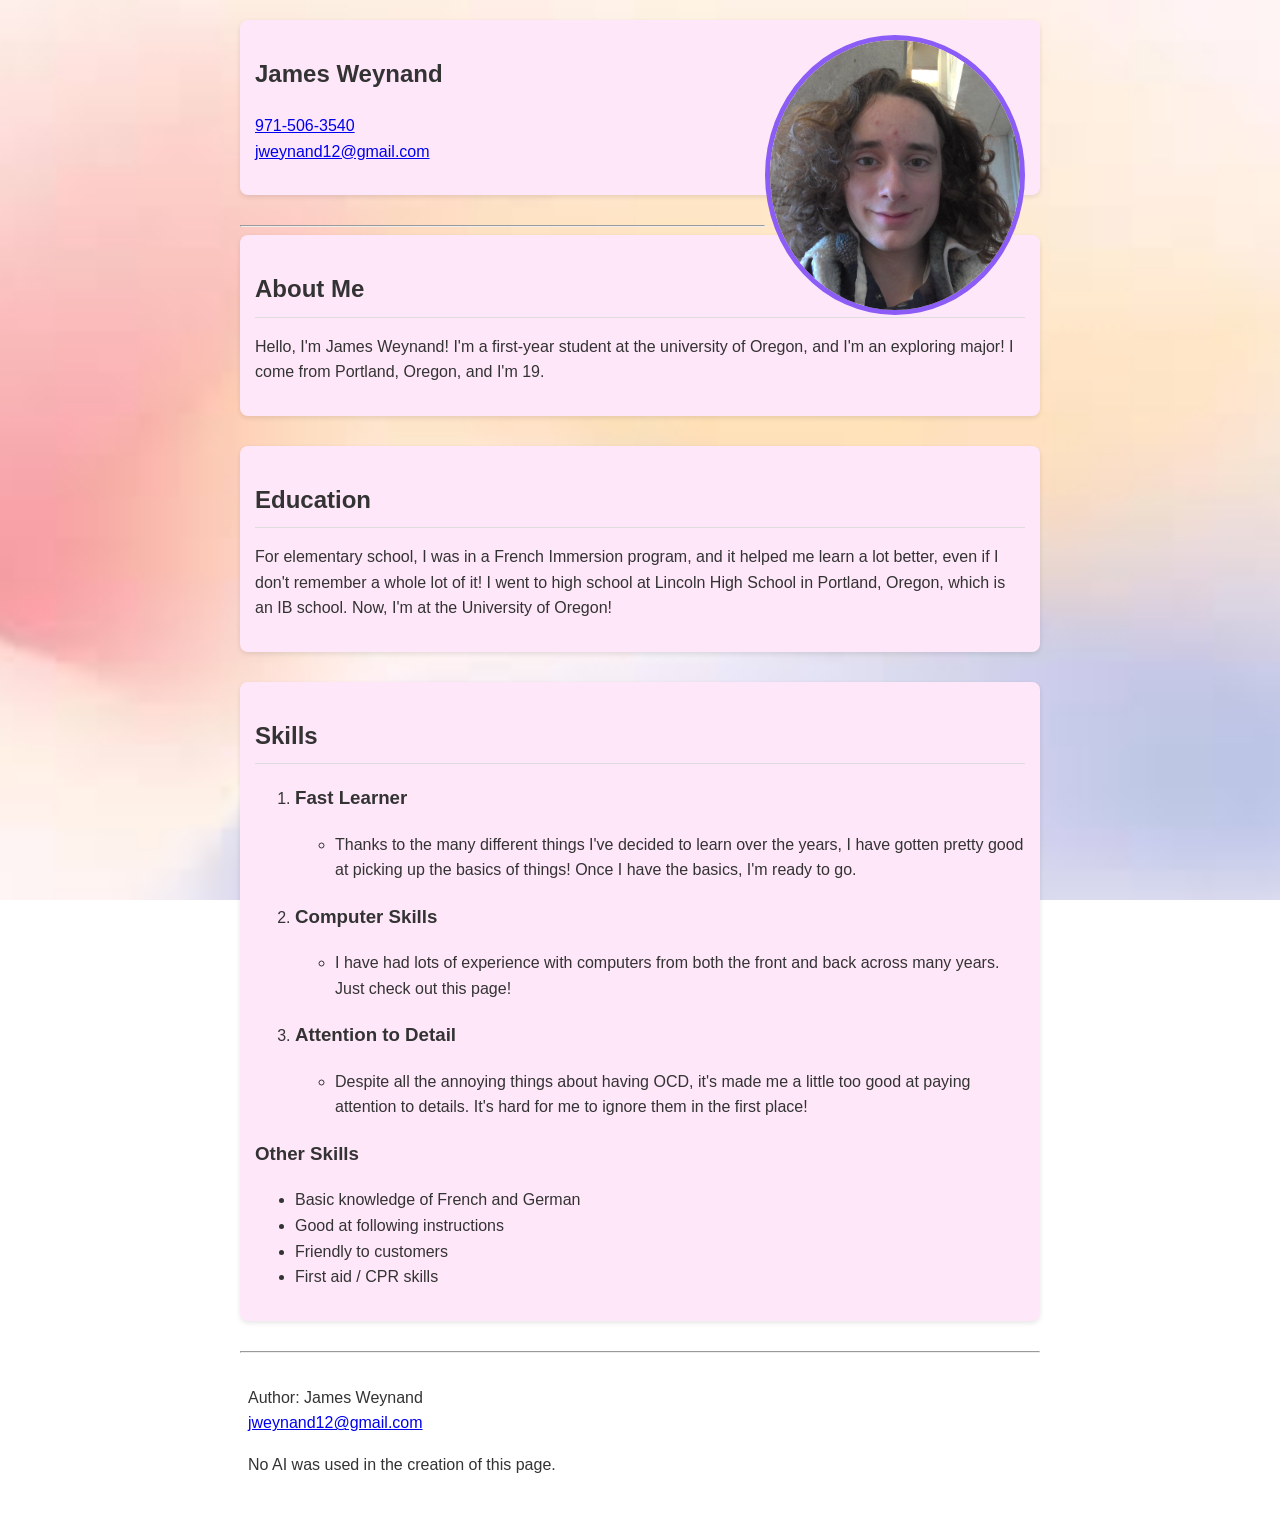
==== index.html @ 4e3ed22a "Add files via upload" ====
<!DOCTYPE html>

<html lang="en">
    <head>
        <meta charset="UTF-8" />
        <meta name="viewport" content="width=device-width, initial-scale=1.0" />
        <title>About Me</title>
        <link rel="stylesheet" href="styles.css">
    </head>
    <body>
        <section>
        <img src = selfportrait.jpg class="profile-pic" alt="James Weynand Picture" width="250.125" height="270">
        <h1>James Weynand</h1>
        <p>
            <a href="tel:9715063540">971-506-3540</a> <br>
            <a href="mailto:jweynand12@gmail.com">jweynand12@gmail.com</a>
        </p>
        </section>
        <hr>

        <section>
            <h2>About Me</h2>
            <p>Hello, I'm James Weynand! I'm a first-year student at the university
                of Oregon, and I'm an exploring major! I come from Portland, Oregon,
                and I'm 19. 
            </p>
        </section>

        <section>
            <h2>Education</h2>
            <p>For elementary school, I was in a French Immersion program, and it helped
                me learn a lot better, even if I don't remember a whole lot of it! I went
                to high school at Lincoln High School in Portland, Oregon, which is an IB
                school. Now, I'm at the University of Oregon!
            </p>
        </section>

        <section>
            <h2>Skills</h2>
            <ol>
            <li><h3>Fast Learner</h3></li>
            <ul><li>Thanks to the many different things I've decided to learn over the years,
                I have gotten pretty good at picking up the basics of things! Once I have
                the basics, I'm ready to go.
            </li></ul>
            <li><h3>Computer Skills</h3></li>
            <ul><li>I have had lots of experience with computers from both the front and back
                across many years. Just check out this page!
            </li></ul>
            <li><h3>Attention to Detail</h3></li>
            <ul><li>Despite all the annoying things about having OCD, it's made me a little too
                good at paying attention to details. It's hard for me to ignore them in the first place!
            </li></ul>
            </ol>
            <h3>Other Skills</h3>
            <ul>
                <li>Basic knowledge of French and German</li>
                <li>Good at following instructions</li>
                <li>Friendly to customers</li>
                <li>First aid / CPR skills</li>
            </ul>
        </section>
        <hr>
        <footer>
            <p>Author: James Weynand
            <br><a href="mailto:jweynand12@gmail.com">jweynand12@gmail.com</a></p>
            <p>No AI was used in the creation of this page.</p>
        </footer>
    </body>
</html>
---- styles.css ----
body{
    font-family: 'Segoe UI', Tahoma, Geneva, Verdana, sans-serif;
    line-height: 1.6;
    color: #333;
    max-width: 800px;
    margin: 0 auto;
    padding: 20px;
    position: relative;
}

body:before{
    content: "";
    position: fixed;
    top: 0;
    left: 0;
    width: 100%;
    height: 100%;
    background-image: url('background.jpg');
    background-size: cover;
    background-position: center;
    /*opacity: 0.1;*/
    z-index: -1;
}

/* I took this from example 1 */
section{
    margin-bottom: 30px;
    padding: 15px;
    background-color: #ffe7fa;
    border-radius: 8px;
    box-shadow: 0 2px 5px rgba(0, 0, 0, 0.1)
    
}

.profile-pic{
    width: 250.125;
    height: 270;
    border-radius: 50%;
    border: 5px solid #8b5cf6;
    float: right;
}

hr{
    color: #ff66ff
}

h2{
    margin-bottom: 15px;
    border-bottom: 1px solid #ddd;
    padding-bottom: 8px;
}

footer{
    background-color: #ffffff;
    padding: 8px;
    border-radius: 8px;
}
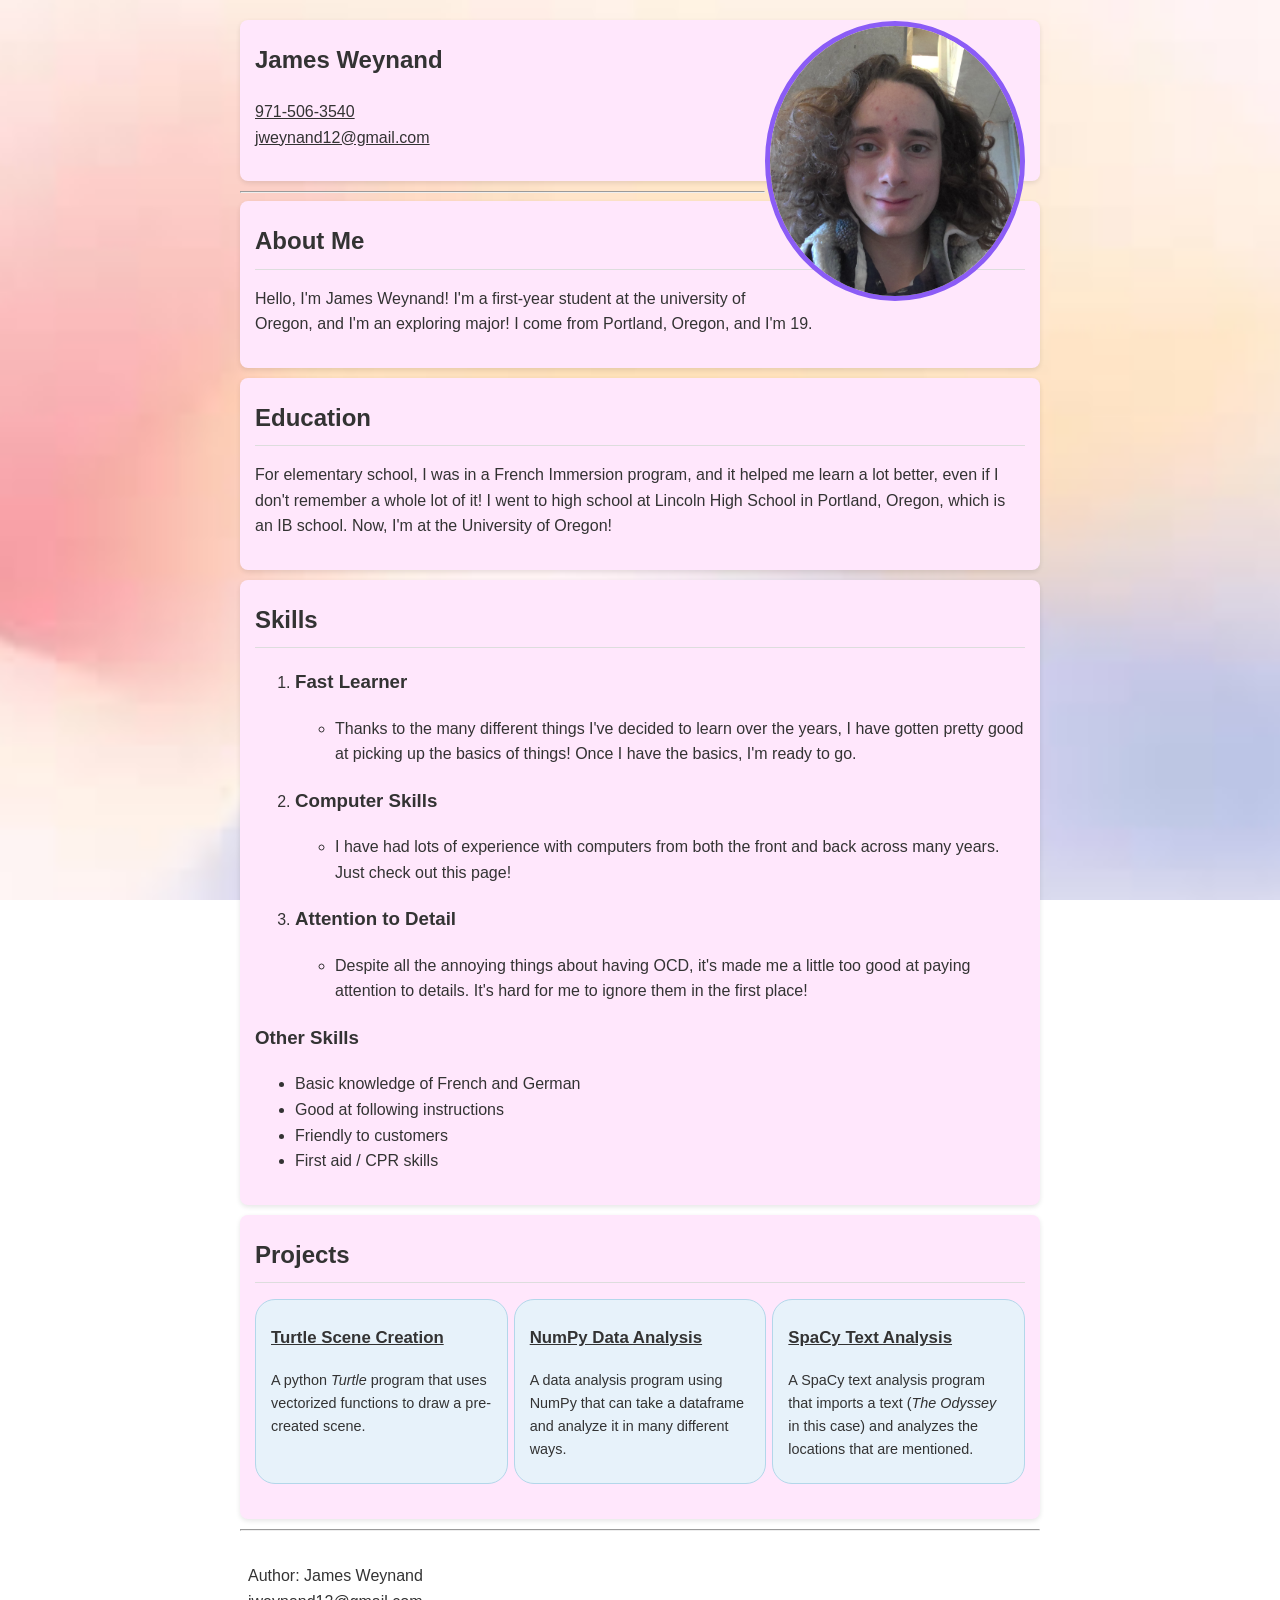
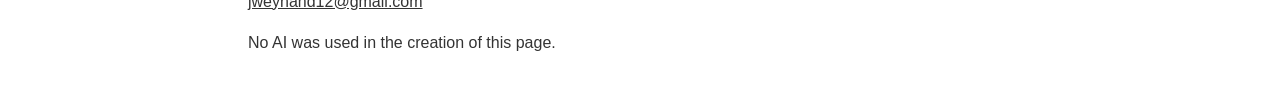
==== commit 9c1eccd1: "Add files via upload" ====
--- a/index.html
+++ b/index.html
@@ -60,6 +60,17 @@
                 <li>First aid / CPR skills</li>
             </ul>
         </section>
+        <section>
+            <h2>Projects</h2>
+            <ul class = "linklist">
+                <li class = "linklist-item"><h3><a href = "turtleproject.py" download>Turtle Scene Creation</a></h3>
+                    <p>A python <i>Turtle</i> program that uses vectorized functions to draw a pre-created scene.</p></li>
+                <li class = "linklist-item"><h3><a href = "https://colab.research.google.com/drive/1oy_iHcPXmNRQ1s9mX5nuMrLTIW67awqe?usp=sharing" target="_blank">NumPy Data Analysis</a></h3>
+                    <p>A data analysis program using NumPy that can take a dataframe and analyze it in many different ways.</p></li>
+                <li class = "linklist-item"><h3><a href = "spacyproject.py" download>SpaCy Text Analysis</a></h3>
+                    <p>A SpaCy text analysis program that imports a text (<i>The Odyssey</i> in this case) and analyzes the locations that are mentioned.</p></li>
+            </ul>
+        </section>
         <hr>
         <footer>
             <p>Author: James Weynand
--- a/styles.css
+++ b/styles.css
@@ -25,9 +25,10 @@
 
 /* I took this from example 1 */
 section{
-    margin-bottom: 30px;
+    margin-bottom: 10px;
     padding: 15px;
-    background-color: #ffe7fa;
+    padding-top: 1px;
+    background-color: #ffe7fc; /*ffe7fa*/
     border-radius: 8px;
     box-shadow: 0 2px 5px rgba(0, 0, 0, 0.1)
     
@@ -42,7 +43,7 @@
 }
 
 hr{
-    color: #ff66ff
+    color: #ffa7ff
 }
 
 h2{
@@ -55,4 +56,48 @@
     background-color: #ffffff;
     padding: 8px;
     border-radius: 8px;
+}
+
+h3:hover{
+    color: #824366;
+    transform: translateX(5px);
+    transition: transform 0.2s ease, color 0.2s ease;
+}
+
+li:hover{
+    color: #824366;
+    transform: translateX(5px);
+    transition: transform 0.2s ease, color 0.2s ease;
+}
+
+.linklist{
+    padding: 0;
+    margin-left: 20px;
+    margin-bottom: 20px;
+    list-style-type: none;
+    margin-left: 0;
+    display: flex;
+    flex-wrap: wrap;
+    gap: 6px;
+}
+
+.linklist-item{
+  flex: 1 1;
+  background-color: #e7f2fa;
+  padding: 8px 15px;
+  border-radius: 20px;
+  font-size: 0.9rem;
+  border: 1px solid #b3d7ea;
+}
+.linklist-item:hover{
+    transform: translateY(-5px);
+    transition: transform 0.2s ease, color 0.2s ease;
+}
+
+a{
+    color: #333;
+}
+
+a:hover{
+    color: #824366;
 }
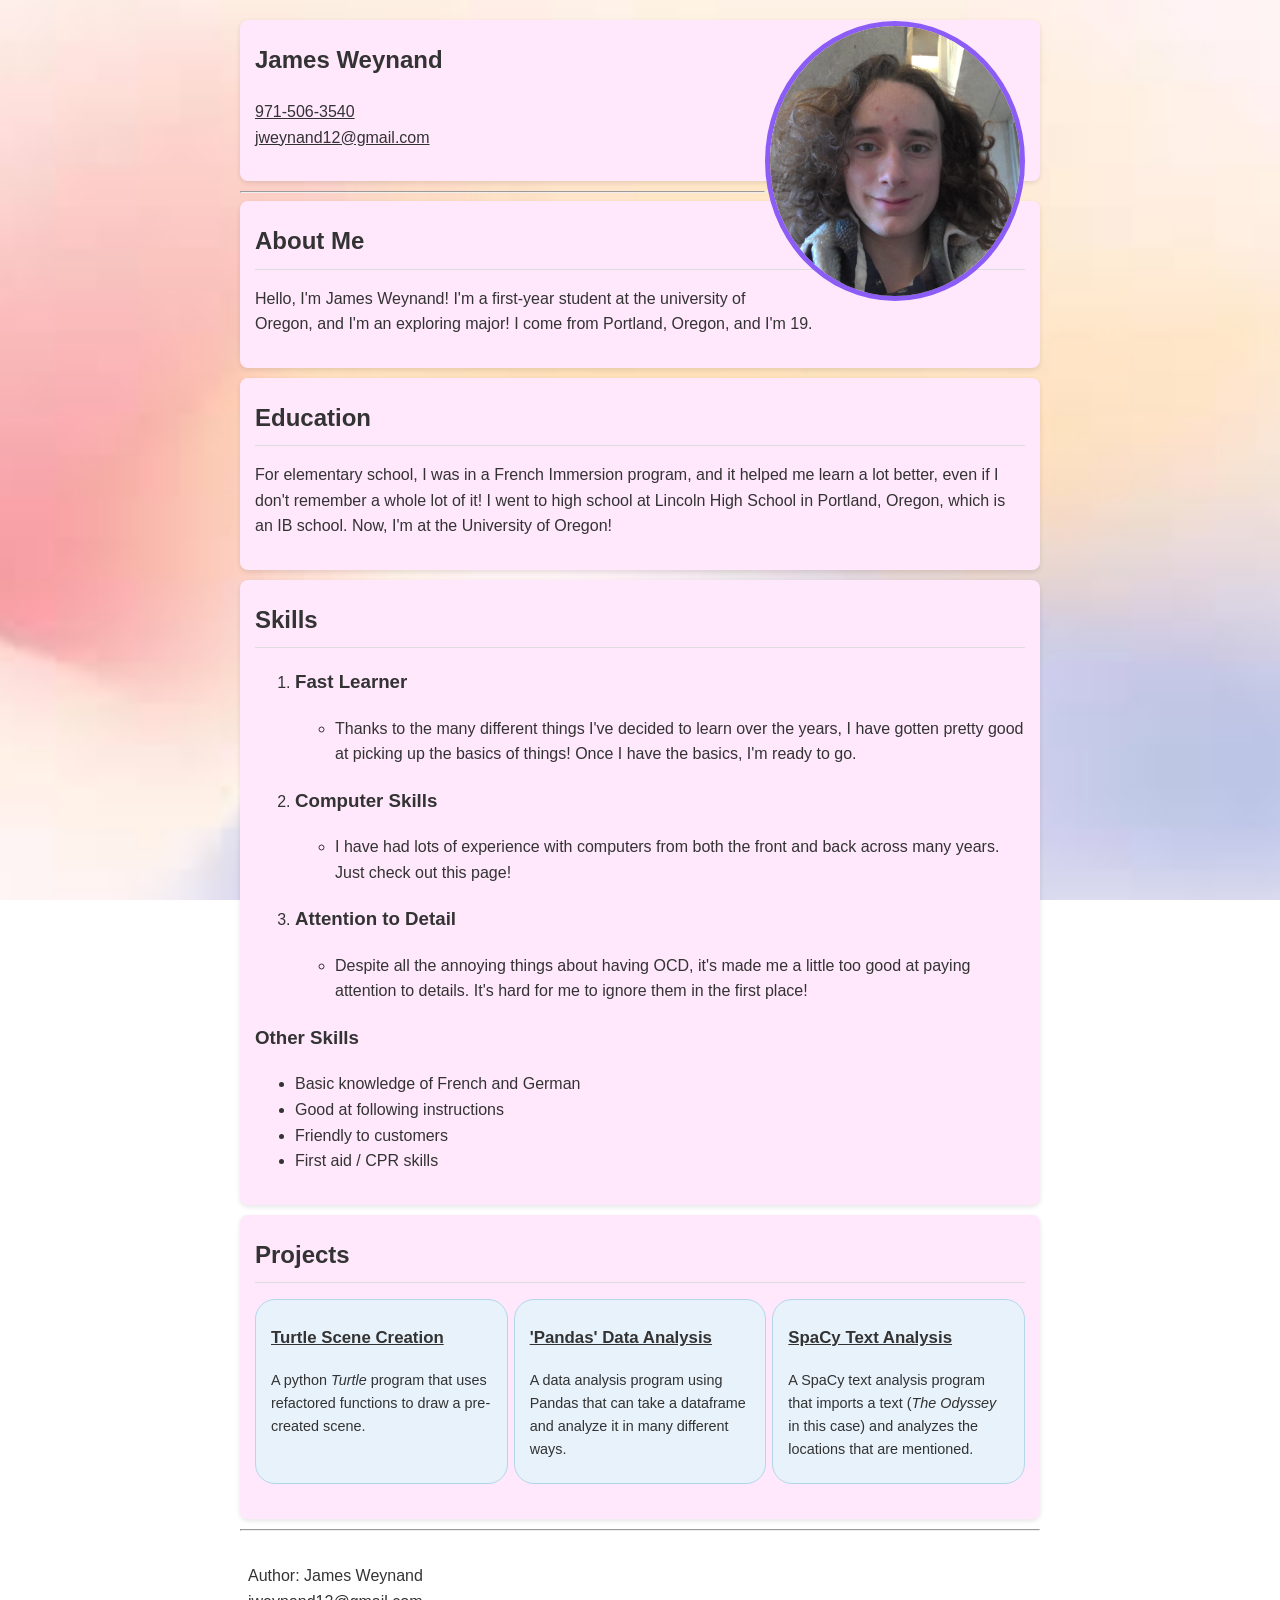
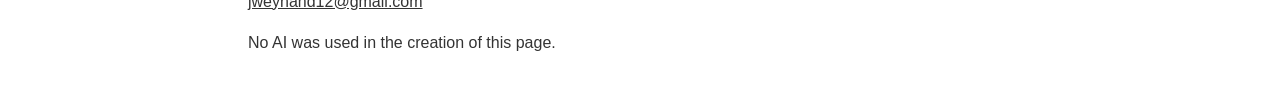
==== commit 327d7a20: "Add files via upload" ====
--- a/index.html
+++ b/index.html
@@ -63,11 +63,11 @@
         <section>
             <h2>Projects</h2>
             <ul class = "linklist">
-                <li class = "linklist-item"><h3><a href = "turtleproject.py" download>Turtle Scene Creation</a></h3>
-                    <p>A python <i>Turtle</i> program that uses vectorized functions to draw a pre-created scene.</p></li>
-                <li class = "linklist-item"><h3><a href = "https://colab.research.google.com/drive/1oy_iHcPXmNRQ1s9mX5nuMrLTIW67awqe?usp=sharing" target="_blank">NumPy Data Analysis</a></h3>
-                    <p>A data analysis program using NumPy that can take a dataframe and analyze it in many different ways.</p></li>
-                <li class = "linklist-item"><h3><a href = "spacyproject.py" download>SpaCy Text Analysis</a></h3>
+                <li class = "linklist-item"><h3><a href = "turtleproject.html">Turtle Scene Creation</a></h3>
+                    <p>A python <i>Turtle</i> program that uses refactored functions to draw a pre-created scene.</p></li>
+                <li class = "linklist-item"><h3><a href = "numpyproject.html">'Pandas' Data Analysis</a></h3>
+                    <p>A data analysis program using Pandas that can take a dataframe and analyze it in many different ways.</p></li>
+                <li class = "linklist-item"><h3><a href = "spacyproject.html">SpaCy Text Analysis</a></h3>
                     <p>A SpaCy text analysis program that imports a text (<i>The Odyssey</i> in this case) and analyzes the locations that are mentioned.</p></li>
             </ul>
         </section>
